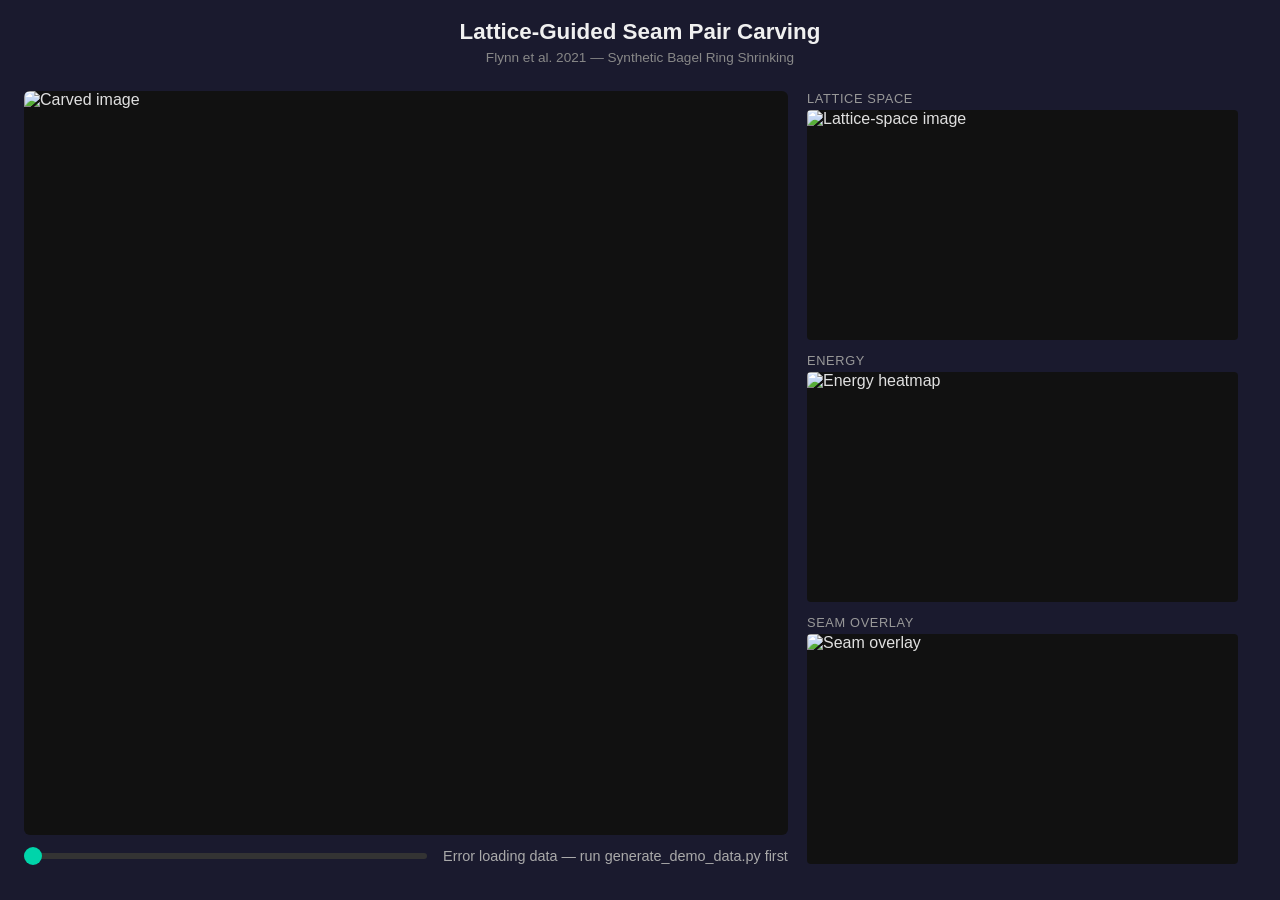
==== web/index.html @ bde7dae8 "Add browser demo: data generation script + web viewer - examples/generate_demo_data.py: inlines seam" ====
<!DOCTYPE html>
<html lang="en">
<head>
  <meta charset="UTF-8">
  <meta name="viewport" content="width=device-width, initial-scale=1.0">
  <title>Lattice-Guided Seam Carving Demo</title>
  <link rel="stylesheet" href="style.css">
</head>
<body>
  <header>
    <h1>Lattice-Guided Seam Pair Carving</h1>
    <p class="subtitle">Flynn et al. 2021 &mdash; Synthetic Bagel Ring Shrinking</p>
  </header>

  <main>
    <div class="left-panel">
      <img id="main-image" alt="Carved image">
      <div class="slider-container">
        <input type="range" id="step-slider" min="0" max="0" value="0">
        <span id="step-label">Step: 0 / 0</span>
      </div>
    </div>

    <div class="right-panel">
      <div class="diag-panel">
        <h3>Lattice Space</h3>
        <img id="lattice-image" alt="Lattice-space image">
      </div>
      <div class="diag-panel">
        <h3>Energy</h3>
        <img id="energy-image" alt="Energy heatmap">
      </div>
      <div class="diag-panel">
        <h3>Seam Overlay</h3>
        <img id="seam-image" alt="Seam overlay">
      </div>
    </div>
  </main>

  <script src="app.js"></script>
</body>
</html>
---- web/style.css ----
* {
  margin: 0;
  padding: 0;
  box-sizing: border-box;
}

body {
  background: #1a1a2e;
  color: #e0e0e0;
  font-family: -apple-system, BlinkMacSystemFont, "Segoe UI", Roboto, sans-serif;
  min-height: 100vh;
}

header {
  text-align: center;
  padding: 1.2rem 1rem 0.8rem;
}

header h1 {
  font-size: 1.4rem;
  font-weight: 600;
  color: #f0f0f0;
}

.subtitle {
  font-size: 0.85rem;
  color: #888;
  margin-top: 0.3rem;
}

main {
  display: flex;
  gap: 1.2rem;
  padding: 0.8rem 1.5rem 1.5rem;
  max-width: 1400px;
  margin: 0 auto;
  height: calc(100vh - 90px);
}

/* Left panel: main carved image + slider */
.left-panel {
  flex: 0 0 62%;
  display: flex;
  flex-direction: column;
  min-width: 0;
}

.left-panel img {
  flex: 1;
  width: 100%;
  min-height: 0;
  object-fit: contain;
  border-radius: 6px;
  background: #111;
}

.slider-container {
  display: flex;
  align-items: center;
  gap: 1rem;
  padding: 0.8rem 0 0;
}

.slider-container input[type="range"] {
  flex: 1;
  height: 6px;
  -webkit-appearance: none;
  appearance: none;
  background: #333;
  border-radius: 3px;
  outline: none;
}

.slider-container input[type="range"]::-webkit-slider-thumb {
  -webkit-appearance: none;
  appearance: none;
  width: 18px;
  height: 18px;
  border-radius: 50%;
  background: #00d4aa;
  cursor: pointer;
}

.slider-container input[type="range"]::-moz-range-thumb {
  width: 18px;
  height: 18px;
  border-radius: 50%;
  background: #00d4aa;
  cursor: pointer;
  border: none;
}

#step-label {
  font-size: 0.9rem;
  color: #aaa;
  white-space: nowrap;
  min-width: 90px;
}

/* Right panel: three diagnostic images */
.right-panel {
  flex: 0 0 35%;
  display: flex;
  flex-direction: column;
  gap: 0.8rem;
  min-width: 0;
}

.diag-panel {
  flex: 1;
  display: flex;
  flex-direction: column;
  min-height: 0;
}

.diag-panel h3 {
  font-size: 0.8rem;
  font-weight: 500;
  color: #999;
  margin-bottom: 0.3rem;
  text-transform: uppercase;
  letter-spacing: 0.05em;
}

.diag-panel img {
  flex: 1;
  width: 100%;
  min-height: 0;
  object-fit: contain;
  border-radius: 4px;
  background: #111;
}
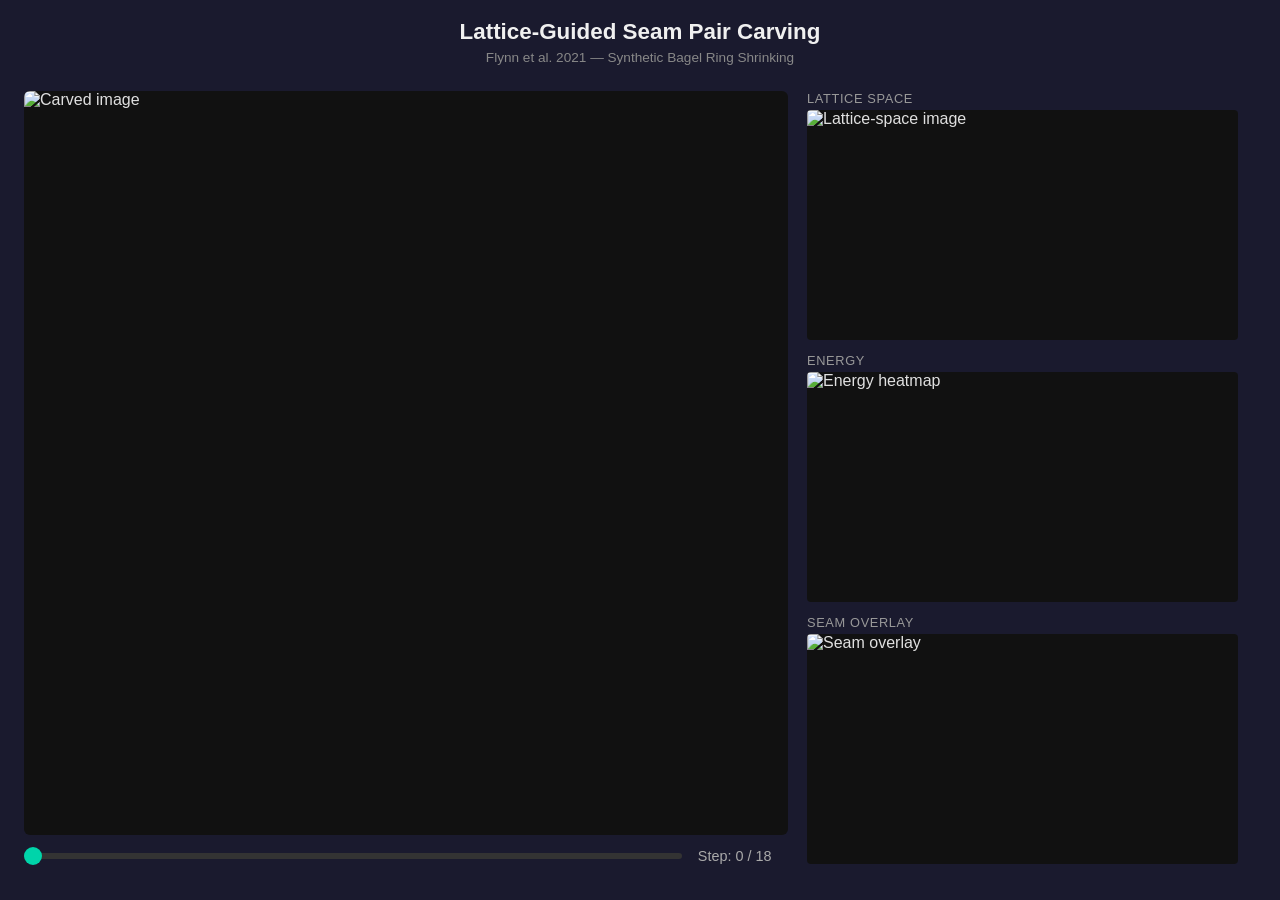
==== commit 2380145b: "Fix: make web viewer work with file:// (no local server needed) Replace fetch() of metadata.json wit" ====
--- a/web/index.html
+++ b/web/index.html
@@ -37,6 +37,7 @@
     </div>
   </main>
 
+  <script src="demo_config.js"></script>
   <script src="app.js"></script>
 </body>
 </html>
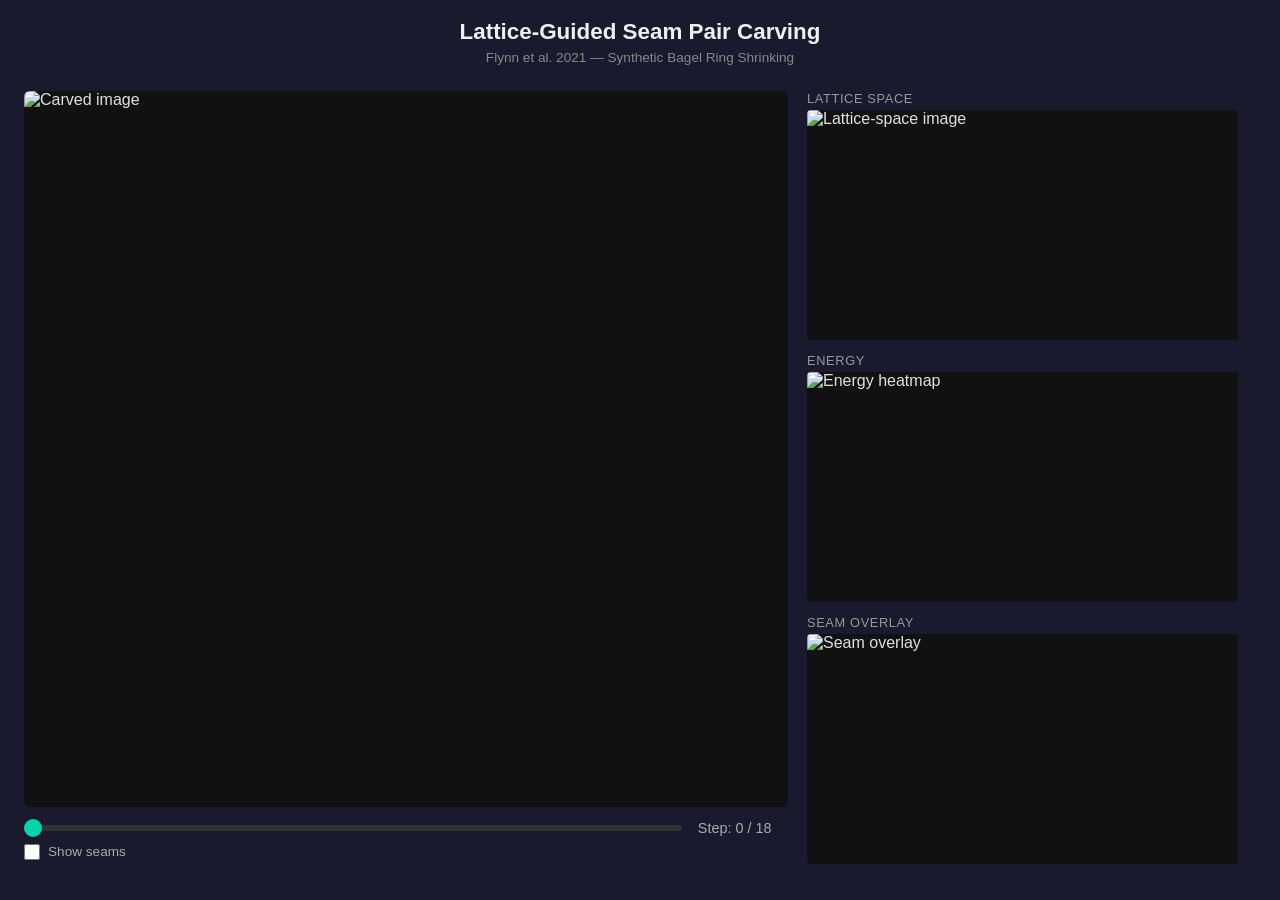
==== commit b5ed9b55: "Add world-space seam overlay with cumulative seam display - Map seams from lattice space to world sp" ====
--- a/web/index.html
+++ b/web/index.html
@@ -15,9 +15,15 @@
   <main>
     <div class="left-panel">
       <img id="main-image" alt="Carved image">
-      <div class="slider-container">
-        <input type="range" id="step-slider" min="0" max="0" value="0">
-        <span id="step-label">Step: 0 / 0</span>
+      <div class="controls">
+        <div class="slider-container">
+          <input type="range" id="step-slider" min="0" max="0" value="0">
+          <span id="step-label">Step: 0 / 0</span>
+        </div>
+        <label class="toggle">
+          <input type="checkbox" id="show-seams">
+          <span>Show seams</span>
+        </label>
       </div>
     </div>
 
--- a/web/style.css
+++ b/web/style.css
@@ -54,11 +54,14 @@
   background: #111;
 }
 
+.controls {
+  padding: 0.8rem 0 0;
+}
+
 .slider-container {
   display: flex;
   align-items: center;
   gap: 1rem;
-  padding: 0.8rem 0 0;
 }
 
 .slider-container input[type="range"] {
@@ -97,6 +100,24 @@
   min-width: 90px;
 }
 
+.toggle {
+  display: inline-flex;
+  align-items: center;
+  gap: 0.5rem;
+  margin-top: 0.5rem;
+  cursor: pointer;
+  font-size: 0.85rem;
+  color: #aaa;
+  user-select: none;
+}
+
+.toggle input[type="checkbox"] {
+  width: 16px;
+  height: 16px;
+  accent-color: #00d4aa;
+  cursor: pointer;
+}
+
 /* Right panel: three diagnostic images */
 .right-panel {
   flex: 0 0 35%;
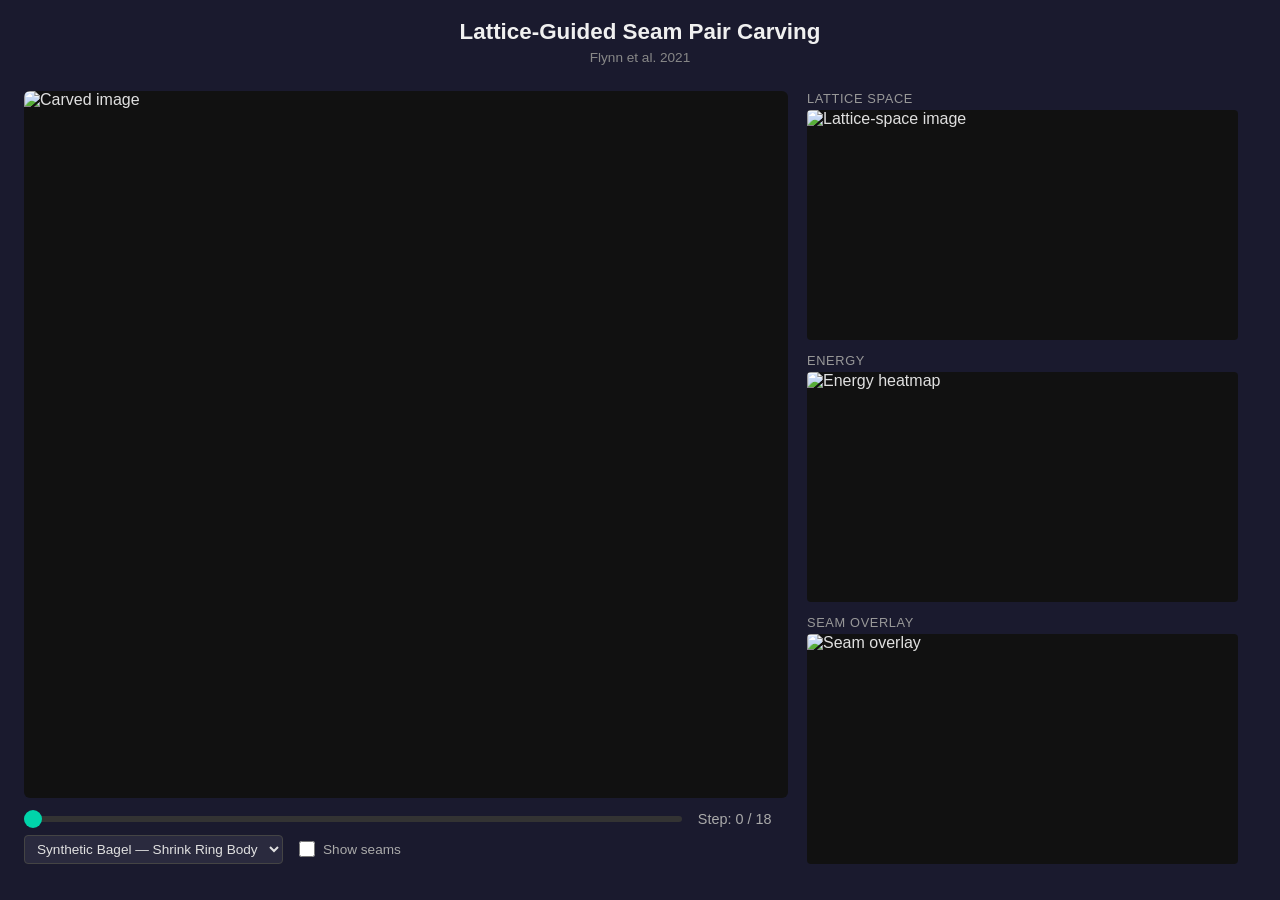
==== commit e7340d2c: "Add arch and river demos, refactor for multi-demo support - Refactor generate_demo_data.py: generic " ====
--- a/web/index.html
+++ b/web/index.html
@@ -9,7 +9,7 @@
 <body>
   <header>
     <h1>Lattice-Guided Seam Pair Carving</h1>
-    <p class="subtitle">Flynn et al. 2021 &mdash; Synthetic Bagel Ring Shrinking</p>
+    <p class="subtitle">Flynn et al. 2021</p>
   </header>
 
   <main>
@@ -20,10 +20,13 @@
           <input type="range" id="step-slider" min="0" max="0" value="0">
           <span id="step-label">Step: 0 / 0</span>
         </div>
-        <label class="toggle">
-          <input type="checkbox" id="show-seams">
-          <span>Show seams</span>
-        </label>
+        <div class="control-row">
+          <select id="demo-select"></select>
+          <label class="toggle">
+            <input type="checkbox" id="show-seams">
+            <span>Show seams</span>
+          </label>
+        </div>
       </div>
     </div>
 
--- a/web/style.css
+++ b/web/style.css
@@ -100,11 +100,32 @@
   min-width: 90px;
 }
 
+.control-row {
+  display: flex;
+  align-items: center;
+  gap: 1rem;
+  margin-top: 0.5rem;
+}
+
+#demo-select {
+  background: #2a2a3e;
+  color: #e0e0e0;
+  border: 1px solid #444;
+  border-radius: 4px;
+  padding: 0.3rem 0.5rem;
+  font-size: 0.85rem;
+  cursor: pointer;
+  outline: none;
+}
+
+#demo-select:focus {
+  border-color: #00d4aa;
+}
+
 .toggle {
   display: inline-flex;
   align-items: center;
   gap: 0.5rem;
-  margin-top: 0.5rem;
   cursor: pointer;
   font-size: 0.85rem;
   color: #aaa;
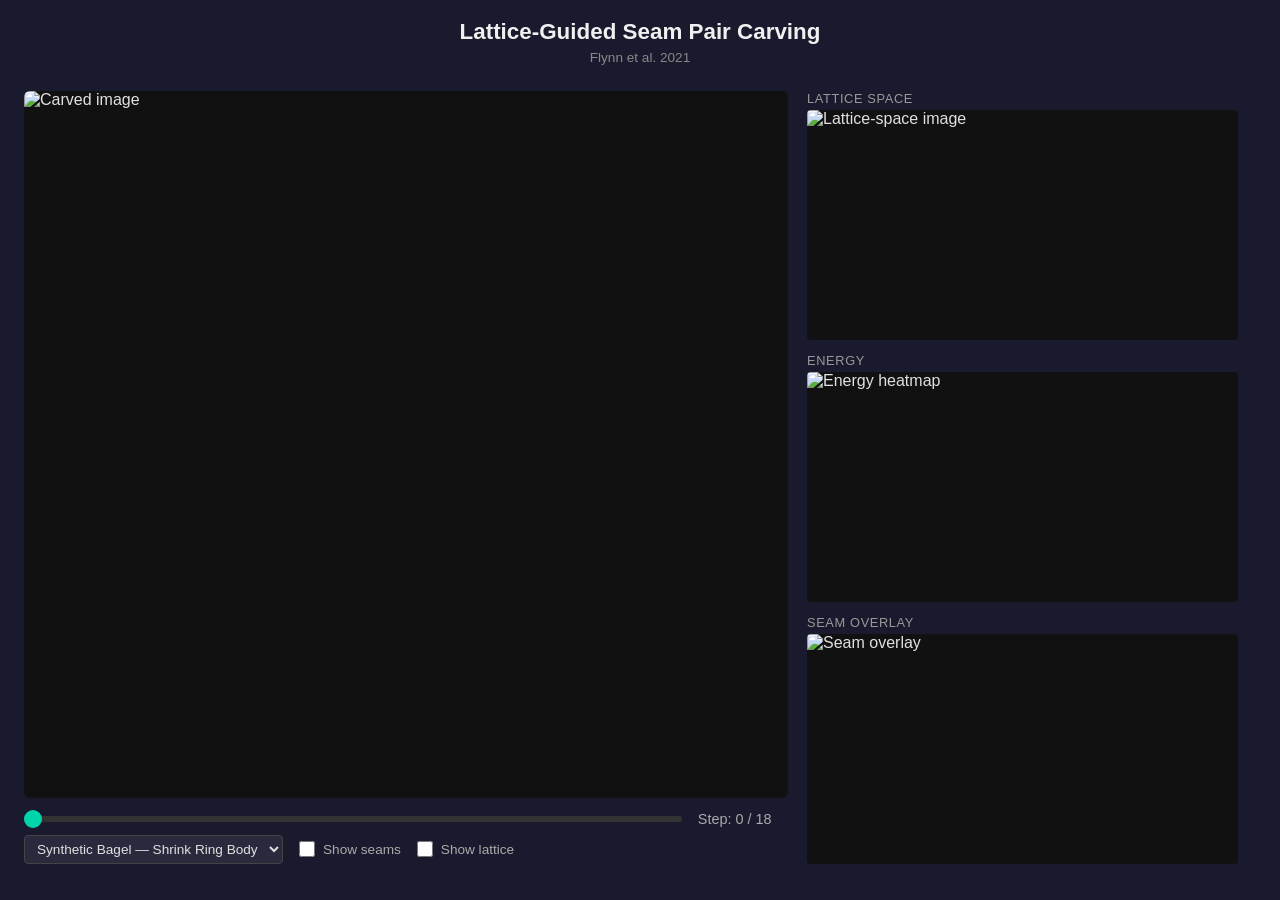
==== commit 8f493a17: "Fix ROI masking for non-cyclic lattices + add lattice overlay - Use roundtrip error test to build va" ====
--- a/web/index.html
+++ b/web/index.html
@@ -26,6 +26,10 @@
             <input type="checkbox" id="show-seams">
             <span>Show seams</span>
           </label>
+          <label class="toggle">
+            <input type="checkbox" id="show-lattice">
+            <span>Show lattice</span>
+          </label>
         </div>
       </div>
     </div>
